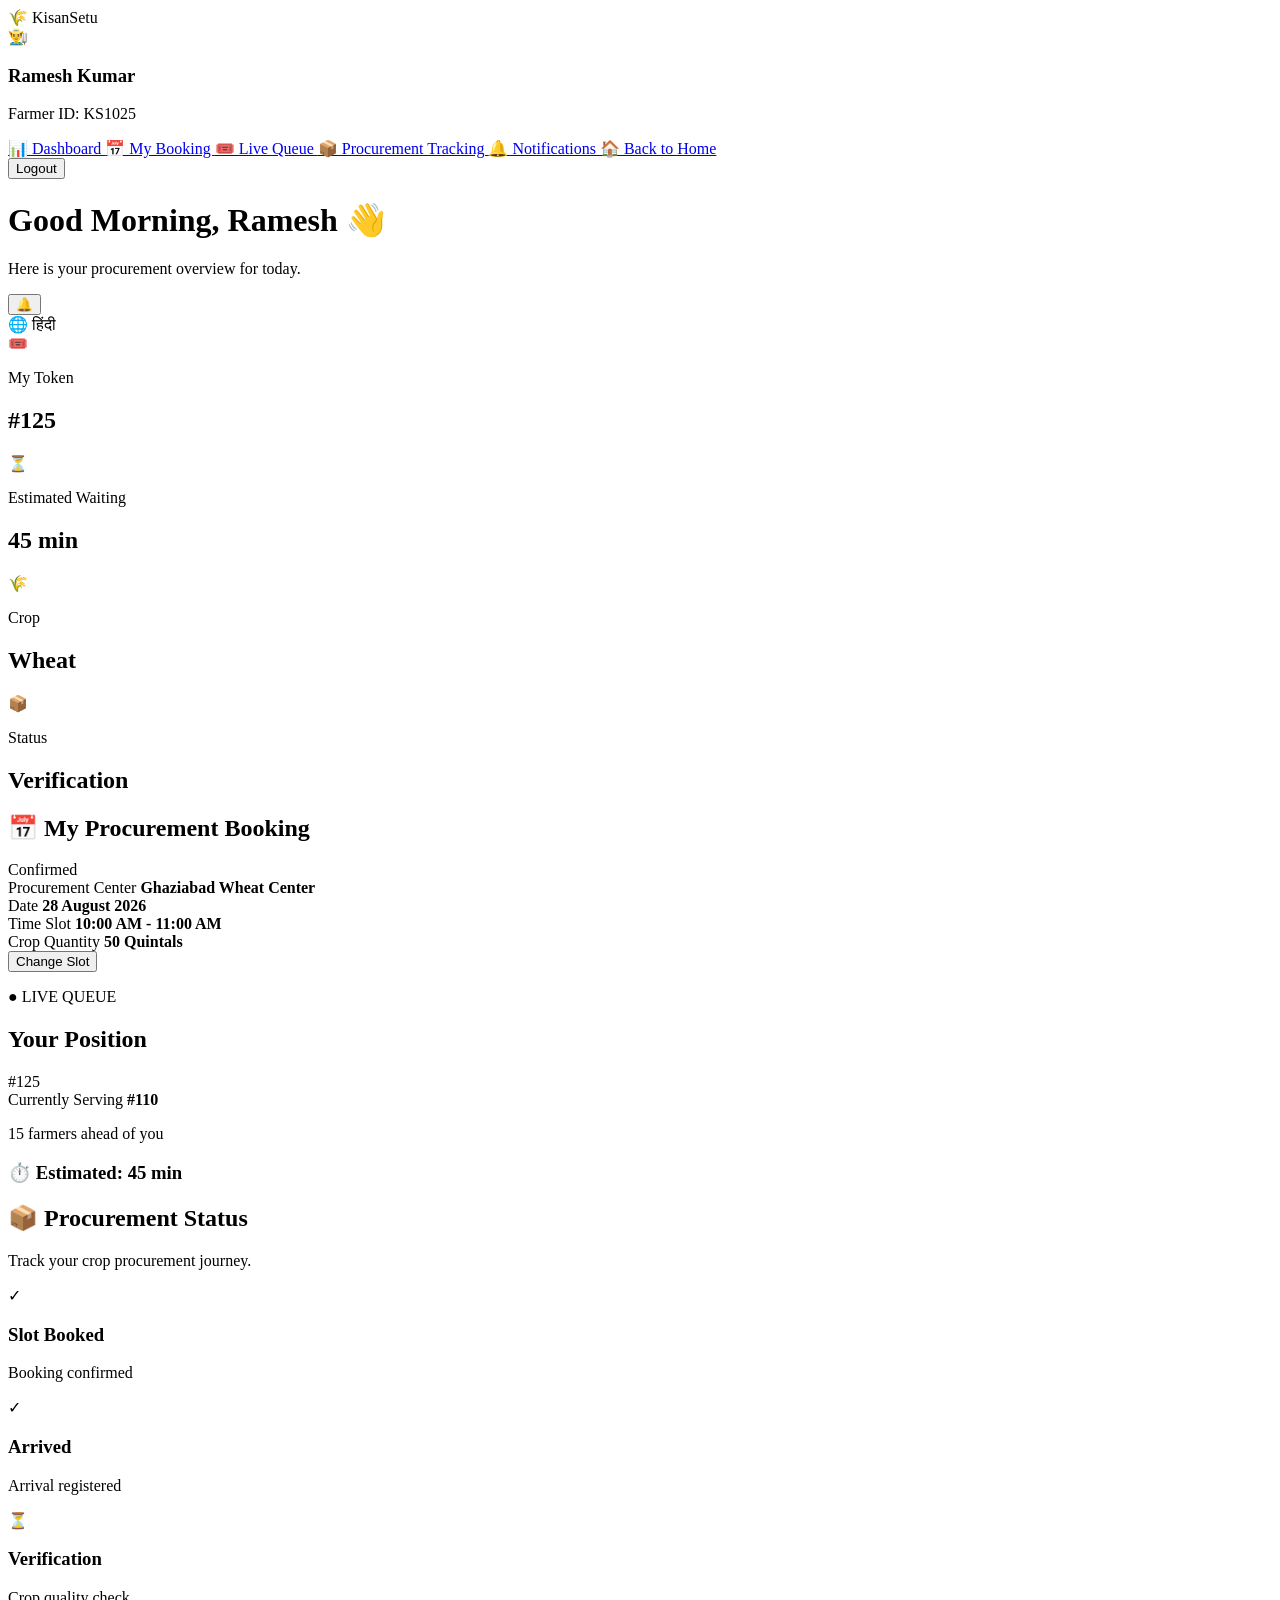
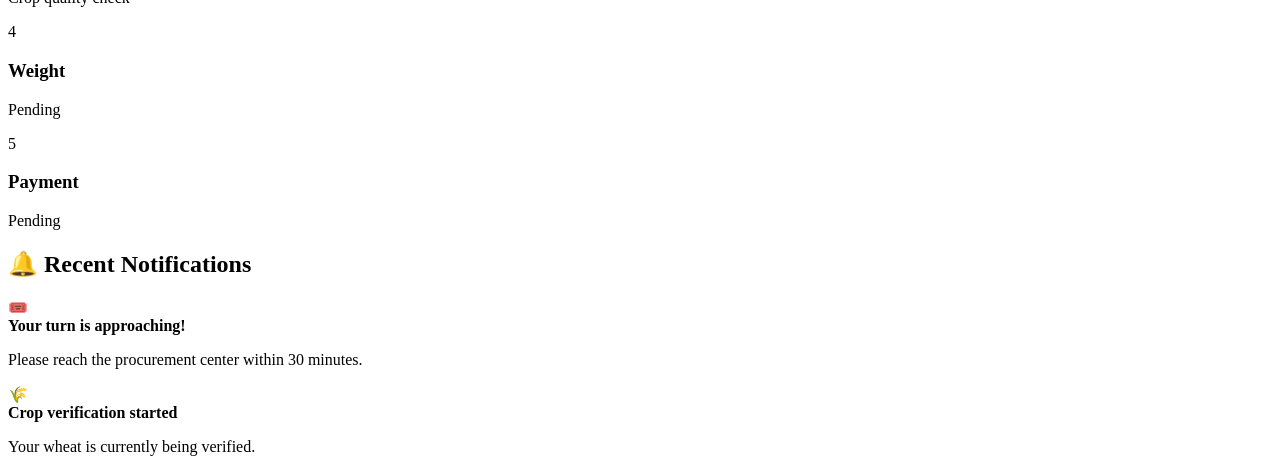
==== farmer-dashboard.html @ c1834c50 "Add files via upload" ====
<!DOCTYPE html>
<html lang="en">

<head>

    <meta charset="UTF-8">

    <meta
        name="viewport"
        content="width=device-width, initial-scale=1.0"
    >

    <title>Farmer Dashboard | KisanSetu</title>

    <link
        rel="stylesheet"
        href="farmer-dashboard.css"
    >

    <link
        rel="preconnect"
        href="https://fonts.googleapis.com"
    >

    <link
        rel="preconnect"
        href="https://fonts.gstatic.com"
        crossorigin
    >

    <link
        href="https://fonts.googleapis.com/css2?family=Poppins:wght@300;400;500;600;700&display=swap"
        rel="stylesheet"
    >

</head>


<body>


    <!-- SIDEBAR -->

    <aside class="sidebar">

        <div class="sidebar-logo">

            🌾 <span>KisanSetu</span>

        </div>


        <div class="profile">

            <div class="profile-icon">

                👨‍🌾

            </div>

            <div>

                <h3>Ramesh Kumar</h3>

                <p>Farmer ID: KS1025</p>

            </div>

        </div>


        <nav class="sidebar-menu">

            <a href="#dashboard" class="active">

                📊 Dashboard

            </a>

            <a href="#booking">

                📅 My Booking

            </a>

            <a href="#queue">

                🎟️ Live Queue

            </a>

            <a href="procurement-tracking.html">
    📦 Procurement Tracking
</a>

            <a href="#notifications">

                🔔 Notifications

            </a>

            <a href="index.html">

                🏠 Back to Home

            </a>

        </nav>


        <button class="logout-btn">

            Logout

        </button>

    </aside>



    <!-- MAIN CONTENT -->

    <main class="main-content">


        <!-- TOPBAR -->

        <div class="topbar">

            <div>

                <h1>Good Morning, Ramesh 👋</h1>

                <p>
                    Here is your procurement overview for today.
                </p>

            </div>


            <div class="top-icons">

                <button>
                    🔔
                </button>

                <div class="language">

                    🌐 हिंदी

                </div>

            </div>

        </div>



        <!-- DASHBOARD CARDS -->

        <section
            class="dashboard-cards"
            id="dashboard"
        >


            <div class="stat-card">

                <div class="stat-icon green">

                    🎟️

                </div>

                <div>

                    <p>My Token</p>

                    <h2>#125</h2>

                </div>

            </div>



            <div class="stat-card">

                <div class="stat-icon yellow">

                    ⏳

                </div>

                <div>

                    <p>Estimated Waiting</p>

                    <h2>45 min</h2>

                </div>

            </div>



            <div class="stat-card">

                <div class="stat-icon blue">

                    🌾

                </div>

                <div>

                    <p>Crop</p>

                    <h2>Wheat</h2>

                </div>

            </div>



            <div class="stat-card">

                <div class="stat-icon purple">

                    📦

                </div>

                <div>

                    <p>Status</p>

                    <h2>Verification</h2>

                </div>

            </div>


        </section>



        <!-- BOOKING + QUEUE -->

        <section
            class="dashboard-grid"
            id="booking"
        >


            <!-- BOOKING -->

            <div class="booking-card">

                <div class="card-header">

                    <h2>📅 My Procurement Booking</h2>

                    <span class="confirmed">

                        Confirmed

                    </span>

                </div>


                <div class="booking-info">

                    <div>

                        <span>Procurement Center</span>

                        <strong>
                            Ghaziabad Wheat Center
                        </strong>

                    </div>


                    <div>

                        <span>Date</span>

                        <strong>
                            28 August 2026
                        </strong>

                    </div>


                    <div>

                        <span>Time Slot</span>

                        <strong>
                            10:00 AM - 11:00 AM
                        </strong>

                    </div>


                    <div>

                        <span>Crop Quantity</span>

                        <strong>
                            50 Quintals
                        </strong>

                    </div>

                </div>


                <button class="change-slot">

                    Change Slot

                </button>

            </div>



            <!-- LIVE QUEUE -->

            <div
                class="live-queue-card"
                id="queue"
            >

                <p class="live">

                    ● LIVE QUEUE

                </p>


                <h2>Your Position</h2>


                <div class="big-token">

                    #125

                </div>


                <div class="queue-progress">

                    <div class="progress-info">

                        <span>
                            Currently Serving
                        </span>

                        <strong id="serving">
                            #110
                        </strong>

                    </div>


                    <div class="queue-bar">

                        <div
                            class="queue-fill"
                            id="queueFill"
                        ></div>

                    </div>


                    <p>

                        <span id="ahead">
                            15
                        </span>

                        farmers ahead of you

                    </p>

                </div>


                <h3>

                    ⏱️ Estimated: 

                    <span id="wait">
                        45 min
                    </span>

                </h3>

            </div>


        </section>



        <!-- PROCUREMENT STATUS -->

        <section
            class="procurement-status"
            id="status"
        >

            <div class="section-title">

                <h2>
                    📦 Procurement Status
                </h2>

                <p>
                    Track your crop procurement journey.
                </p>

            </div>


            <div class="status-timeline">


                <div class="status-step completed">

                    <div class="step-circle">

                        ✓

                    </div>

                    <h3>Slot Booked</h3>

                    <p>
                        Booking confirmed
                    </p>

                </div>



                <div class="status-step completed">

                    <div class="step-circle">

                        ✓

                    </div>

                    <h3>Arrived</h3>

                    <p>
                        Arrival registered
                    </p>

                </div>



                <div class="status-step active">

                    <div class="step-circle">

                        ⏳

                    </div>

                    <h3>Verification</h3>

                    <p>
                        Crop quality check
                    </p>

                </div>



                <div class="status-step">

                    <div class="step-circle">

                        4

                    </div>

                    <h3>Weight</h3>

                    <p>
                        Pending
                    </p>

                </div>



                <div class="status-step">

                    <div class="step-circle">

                        5

                    </div>

                    <h3>Payment</h3>

                    <p>
                        Pending
                    </p>

                </div>


            </div>

        </section>



        <!-- NOTIFICATIONS -->

        <section
            class="notifications"
            id="notifications"
        >

            <h2>
                🔔 Recent Notifications
            </h2>


            <div class="notification-item">

                <span>🎟️</span>

                <div>

                    <strong>
                        Your turn is approaching!
                    </strong>

                    <p>
                        Please reach the procurement center
                        within 30 minutes.
                    </p>

                </div>

            </div>


            <div class="notification-item">

                <span>🌾</span>

                <div>

                    <strong>
                        Crop verification started
                    </strong>

                    <p>
                        Your wheat is currently being verified.
                    </p>

                </div>

            </div>


        </section>


    </main>


    <script src="script.js"></script>


</body>

</html>
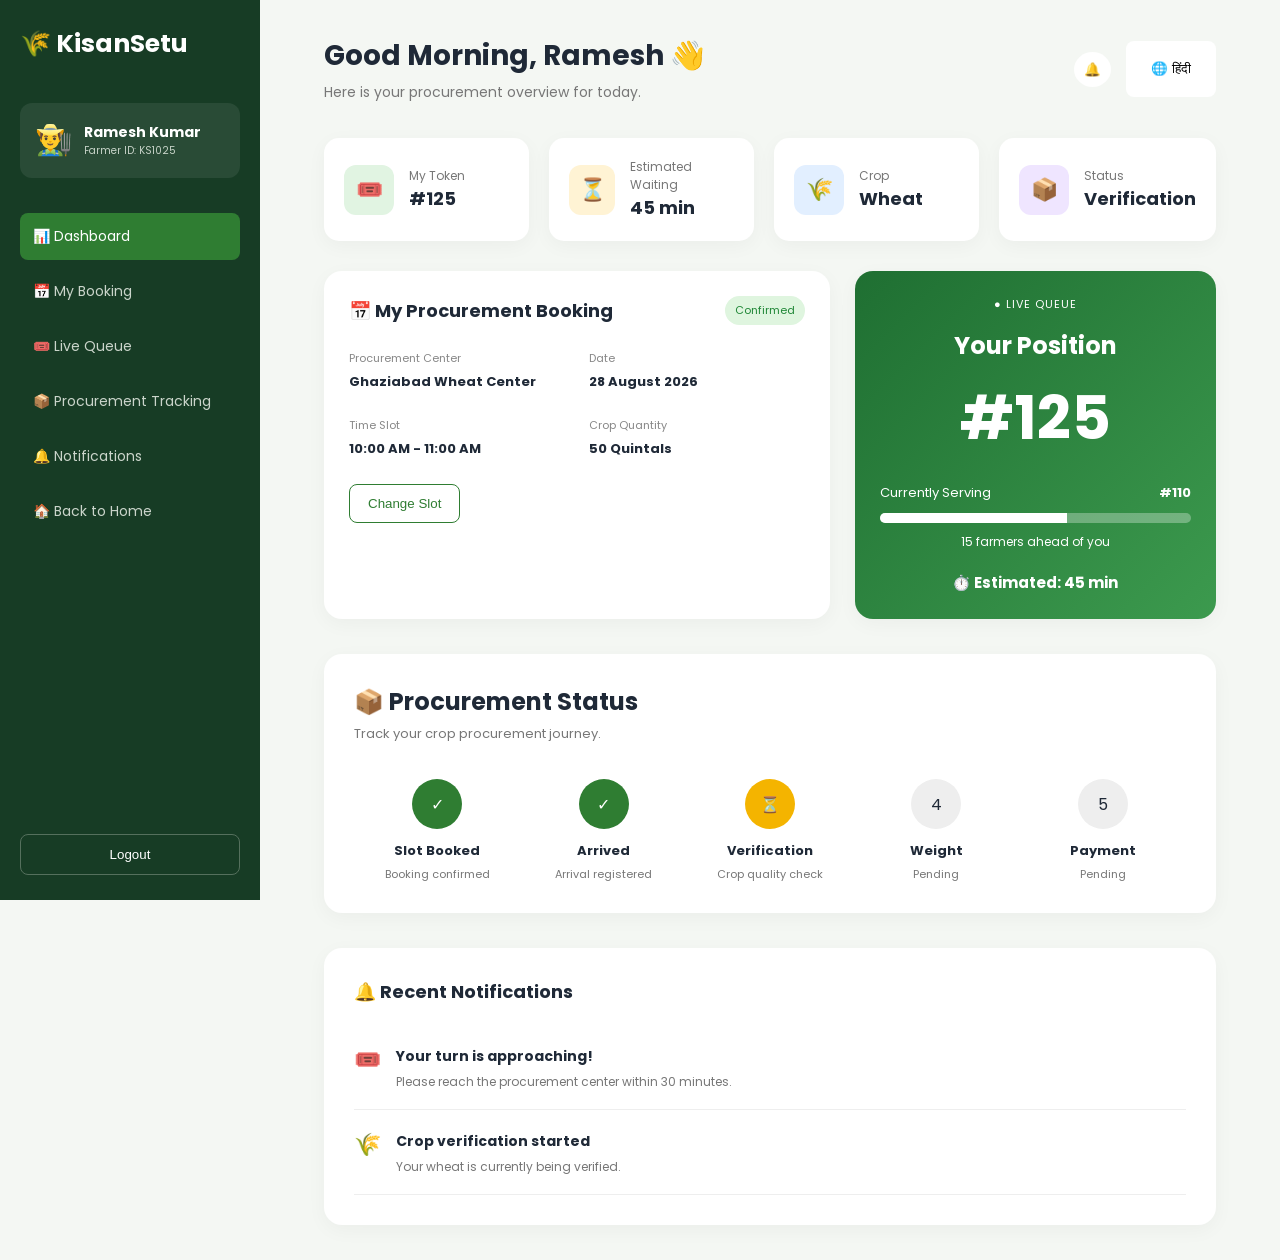
==== commit 2a3c456c: "Implement language toggle in farmer dashboard Added language toggle button for user interface." ====
--- a/farmer-dashboard.html
+++ b/farmer-dashboard.html
@@ -145,10 +145,14 @@
                 </button>
 
                 <div class="language">
-
-                    🌐 हिंदी
-
-                </div>
+    <button
+        id="languageButton"
+        onclick="toggleLanguage()"
+        type="button"
+    >
+        🌐 हिंदी
+    </button>
+</div>
 
             </div>
 
@@ -584,9 +588,10 @@
     </main>
 
 
-    <script src="script.js"></script>
+    <script src="language.js"></script>
+<script src="script.js"></script>
 
 
 </body>
 
-</html>+</html>
--- a/farmer-dashboard.css
+++ b/farmer-dashboard.css
@@ -0,0 +1,610 @@
+* {
+    margin: 0;
+    padding: 0;
+    box-sizing: border-box;
+}
+
+html {
+    scroll-behavior: smooth;
+}
+
+body {
+    font-family: "Poppins", sans-serif;
+    background: #f4f7f3;
+    color: #1f2937;
+    display: flex;
+}
+
+
+/* SIDEBAR */
+
+.sidebar {
+    width: 260px;
+    min-height: 100vh;
+
+    background: #173c25;
+    color: white;
+
+    padding: 25px 20px;
+
+    position: fixed;
+
+    display: flex;
+    flex-direction: column;
+}
+
+.sidebar-logo {
+    font-size: 25px;
+    font-weight: 700;
+
+    margin-bottom: 40px;
+}
+
+.profile {
+    background: rgba(255,255,255,0.08);
+
+    padding: 15px;
+
+    border-radius: 12px;
+
+    display: flex;
+    gap: 12px;
+
+    align-items: center;
+
+    margin-bottom: 35px;
+}
+
+.profile-icon {
+    font-size: 30px;
+}
+
+.profile h3 {
+    font-size: 14px;
+}
+
+.profile p {
+    font-size: 10px;
+    color: #c7d3c8;
+}
+
+.sidebar-menu {
+    display: flex;
+    flex-direction: column;
+
+    gap: 8px;
+}
+
+.sidebar-menu a {
+    color: #cbd5cb;
+
+    text-decoration: none;
+
+    padding: 13px;
+
+    border-radius: 8px;
+
+    font-size: 14px;
+
+    transition: 0.3s;
+}
+
+.sidebar-menu a:hover,
+.sidebar-menu .active {
+    background: #2f7d32;
+    color: white;
+}
+
+.logout-btn {
+    margin-top: auto;
+
+    background: transparent;
+
+    border: 1px solid #55705d;
+
+    color: white;
+
+    padding: 12px;
+
+    border-radius: 8px;
+
+    cursor: pointer;
+}
+
+
+/* MAIN */
+
+.main-content {
+    margin-left: 260px;
+
+    width: calc(100% - 260px);
+
+    padding: 35px 5%;
+}
+
+
+/* TOPBAR */
+
+.topbar {
+    display: flex;
+
+    justify-content: space-between;
+
+    align-items: center;
+
+    margin-bottom: 35px;
+}
+
+.topbar h1 {
+    font-size: 28px;
+}
+
+.topbar p {
+    color: #777;
+    font-size: 14px;
+
+    margin-top: 5px;
+}
+
+.top-icons {
+    display: flex;
+    gap: 15px;
+
+    align-items: center;
+}
+
+.top-icons button {
+    border: none;
+
+    background: white;
+
+    padding: 10px;
+
+    border-radius: 50%;
+
+    cursor: pointer;
+}
+
+.language {
+    background: white;
+
+    padding: 10px 15px;
+
+    border-radius: 8px;
+
+    font-size: 13px;
+}
+
+
+/* STAT CARDS */
+
+.dashboard-cards {
+    display: grid;
+
+    grid-template-columns:
+        repeat(4, 1fr);
+
+    gap: 20px;
+
+    margin-bottom: 30px;
+}
+
+.stat-card {
+    background: white;
+
+    padding: 20px;
+
+    border-radius: 15px;
+
+    display: flex;
+    gap: 15px;
+
+    align-items: center;
+
+    box-shadow:
+        0 5px 20px rgba(0,0,0,0.04);
+}
+
+.stat-icon {
+    width: 50px;
+    height: 50px;
+
+    display: flex;
+
+    justify-content: center;
+    align-items: center;
+
+    border-radius: 12px;
+
+    font-size: 22px;
+}
+
+.green {
+    background: #e1f4e2;
+}
+
+.yellow {
+    background: #fff3d4;
+}
+
+.blue {
+    background: #e2efff;
+}
+
+.purple {
+    background: #efe5ff;
+}
+
+.stat-card p {
+    font-size: 12px;
+    color: #777;
+}
+
+.stat-card h2 {
+    font-size: 18px;
+}
+
+
+/* GRID */
+
+.dashboard-grid {
+    display: grid;
+
+    grid-template-columns:
+        1.4fr 1fr;
+
+    gap: 25px;
+
+    margin-bottom: 35px;
+}
+
+
+/* BOOKING */
+
+.booking-card,
+.live-queue-card {
+    background: white;
+
+    padding: 25px;
+
+    border-radius: 18px;
+
+    box-shadow:
+        0 5px 20px rgba(0,0,0,0.04);
+}
+
+.card-header {
+    display: flex;
+
+    justify-content: space-between;
+
+    align-items: center;
+
+    margin-bottom: 25px;
+}
+
+.card-header h2 {
+    font-size: 18px;
+}
+
+.confirmed {
+    background: #dff5df;
+
+    color: #218838;
+
+    padding: 6px 10px;
+
+    border-radius: 20px;
+
+    font-size: 11px;
+}
+
+.booking-info {
+    display: grid;
+
+    grid-template-columns:
+        repeat(2, 1fr);
+
+    gap: 25px;
+}
+
+.booking-info div {
+    display: flex;
+    flex-direction: column;
+
+    gap: 5px;
+}
+
+.booking-info span {
+    font-size: 11px;
+    color: #888;
+}
+
+.booking-info strong {
+    font-size: 13px;
+}
+
+.change-slot {
+    margin-top: 25px;
+
+    padding: 11px 18px;
+
+    border: 1px solid #2f7d32;
+
+    background: white;
+
+    color: #2f7d32;
+
+    border-radius: 8px;
+
+    cursor: pointer;
+}
+
+
+/* LIVE QUEUE */
+
+.live-queue-card {
+    background:
+        linear-gradient(
+            135deg,
+            #1f6f32,
+            #3c9a4e
+        );
+
+    color: white;
+
+    text-align: center;
+}
+
+.live {
+    font-size: 11px;
+
+    letter-spacing: 1px;
+}
+
+.live-queue-card h2 {
+    margin-top: 15px;
+}
+
+.big-token {
+    font-size: 60px;
+
+    font-weight: 700;
+
+    margin: 10px 0 20px;
+}
+
+.progress-info {
+    display: flex;
+
+    justify-content: space-between;
+
+    font-size: 13px;
+}
+
+.queue-bar {
+    width: 100%;
+
+    height: 10px;
+
+    background:
+        rgba(255,255,255,0.3);
+
+    border-radius: 20px;
+
+    overflow: hidden;
+
+    margin: 10px 0;
+}
+
+.queue-fill {
+    width: 60%;
+    height: 100%;
+
+    background: white;
+
+    transition: 0.5s;
+}
+
+.queue-progress p {
+    font-size: 12px;
+}
+
+.live-queue-card h3 {
+    margin-top: 20px;
+
+    font-size: 15px;
+}
+
+
+/* PROCUREMENT STATUS */
+
+.procurement-status {
+    background: white;
+
+    padding: 30px;
+
+    border-radius: 18px;
+
+    margin-bottom: 35px;
+
+    box-shadow:
+        0 5px 20px rgba(0,0,0,0.04);
+}
+
+.section-title p {
+    color: #777;
+
+    font-size: 13px;
+
+    margin-top: 5px;
+}
+
+.status-timeline {
+    display: flex;
+
+    justify-content: space-between;
+
+    margin-top: 35px;
+}
+
+.status-step {
+    text-align: center;
+
+    flex: 1;
+
+    position: relative;
+}
+
+.step-circle {
+    width: 50px;
+    height: 50px;
+
+    background: #eee;
+
+    border-radius: 50%;
+
+    display: flex;
+
+    justify-content: center;
+    align-items: center;
+
+    margin: auto;
+
+    margin-bottom: 12px;
+}
+
+.completed .step-circle {
+    background: #2f7d32;
+    color: white;
+}
+
+.active .step-circle {
+    background: #f4b400;
+    color: white;
+}
+
+.status-step h3 {
+    font-size: 13px;
+}
+
+.status-step p {
+    font-size: 11px;
+    color: #777;
+
+    margin-top: 5px;
+}
+
+
+/* NOTIFICATIONS */
+
+.notifications {
+    background: white;
+
+    padding: 30px;
+
+    border-radius: 18px;
+
+    box-shadow:
+        0 5px 20px rgba(0,0,0,0.04);
+}
+
+.notifications h2 {
+    font-size: 18px;
+
+    margin-bottom: 20px;
+}
+
+.notification-item {
+    display: flex;
+
+    gap: 15px;
+
+    padding: 18px 0;
+
+    border-bottom:
+        1px solid #eee;
+}
+
+.notification-item span {
+    font-size: 22px;
+}
+
+.notification-item strong {
+    font-size: 14px;
+}
+
+.notification-item p {
+    font-size: 12px;
+    color: #777;
+
+    margin-top: 5px;
+}
+
+
+/* RESPONSIVE */
+
+@media(max-width: 1000px) {
+
+    .dashboard-cards {
+        grid-template-columns:
+            repeat(2, 1fr);
+    }
+
+    .dashboard-grid {
+        grid-template-columns: 1fr;
+    }
+
+}
+
+
+@media(max-width: 700px) {
+
+    .sidebar {
+        width: 70px;
+
+        padding: 20px 10px;
+    }
+
+    .sidebar-logo span,
+    .profile,
+    .sidebar-menu a:not(.active),
+    .logout-btn {
+        font-size: 0;
+    }
+
+    .sidebar-menu a {
+        text-align: center;
+    }
+
+    .main-content {
+        margin-left: 70px;
+
+        width: calc(100% - 70px);
+
+        padding: 25px 15px;
+    }
+
+    .topbar {
+        flex-direction: column;
+
+        align-items: flex-start;
+
+        gap: 20px;
+    }
+
+    .dashboard-cards {
+        grid-template-columns: 1fr;
+    }
+
+    .booking-info {
+        grid-template-columns: 1fr;
+    }
+
+    .status-timeline {
+        flex-direction: column;
+
+        gap: 25px;
+    }
+
+}
